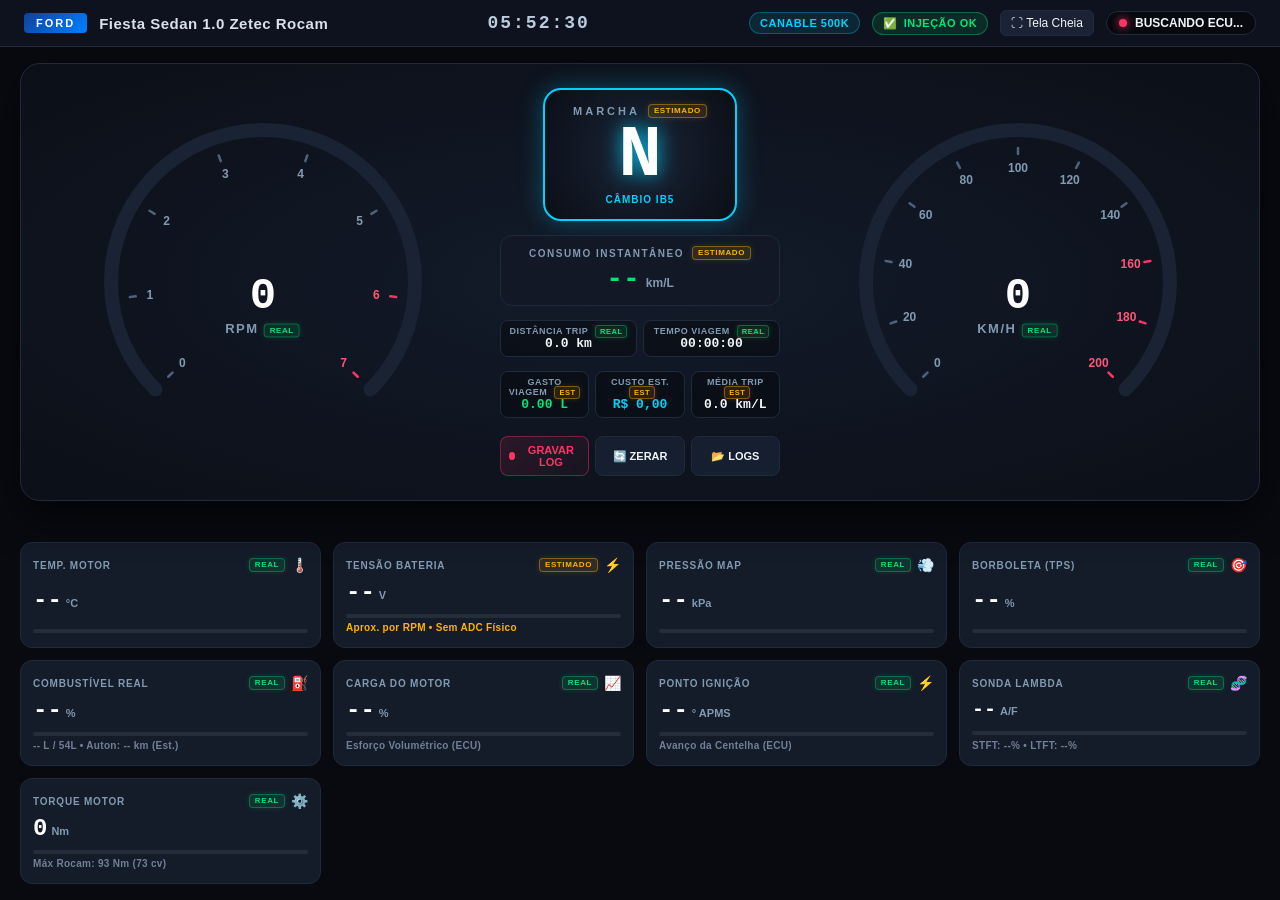
==== static/index.html @ 2d36d83e "feat: embedded serial monitor and telemetry tools" ====
<!DOCTYPE html>
<html lang="pt-BR">
<head>
  <meta charset="UTF-8">
  <meta name="viewport" content="width=device-width, initial-scale=1.0, maximum-scale=1.0, user-scalable=no">
  <title>Ford Fiesta Zetec Rocam - Painel Digital OBD-II</title>
  <link rel="stylesheet" href="/static/css/dashboard.css?v=2.3">
</head>
<body>

  <!-- Top Bar / Status do Sistema -->
  <header class="top-bar">
    <div class="brand-section">
      <span class="brand-badge">FORD</span>
      <span class="car-title">Fiesta Sedan 1.0 Zetec Rocam</span>
    </div>

    <!-- Relógio Digital Central -->
    <div id="live-clock" class="top-center-clock">--:--:--</div>

    <!-- Status da Rede CAN, Injeção e Botão Tela Cheia -->
    <div class="status-section">
      <div id="conn-info-badge" class="connection-badge">CANABLE 500K</div>
      <div id="mil-badge" class="mil-badge mil-ok" title="Diagnóstico da Injeção Eletrônica (MIL / DTCs)">
        <span id="mil-icon">✅</span>
        <span id="mil-text">INJEÇÃO OK</span>
      </div>

      <button id="btn-fullscreen" class="btn-fullscreen" title="Modo Tela Cheia (F11)">⛶ Tela Cheia</button>
      <div class="status-pill">
        <div id="status-dot" class="status-dot"></div>
        <span id="status-text">CONECTANDO...</span>
      </div>
    </div>
  </header>

  <!-- Container do Painel de Instrumentos -->
  <main class="cluster-container">

    <!-- Cockpit Principal: Tacômetro, Marcha, Consumo e Velocímetro -->
    <section class="main-cluster">
      
      <!-- Mostrador Esquerdo: Tacômetro (RPM) -->
      <div class="gauge-box">
        <canvas id="gauge-rpm-canvas" class="gauge-canvas" width="360" height="360"></canvas>
        <div class="gauge-center-text">
          <div id="val-rpm" class="gauge-val">0</div>
          <div class="gauge-unit">RPM <span class="tag-meta tag-real">REAL</span></div>
        </div>
      </div>

      <!-- Centro: Visor de Marcha + Consumo + Trip -->
      <div class="center-infocenter">
        <!-- Indicador de Marcha (Calculada pelo câmbio IB5) -->
        <div class="gear-display-box">
          <div class="gear-header-wrap">
            <span class="gear-label">MARCHA</span>
            <span class="tag-meta tag-est">ESTIMADO</span>
          </div>
          <div id="val-gear" class="gear-number">N</div>
          <span class="gear-subtext">CÂMBIO IB5</span>
        </div>

        <!-- Consumo Instantâneo em Destaque -->
        <div class="consumption-hero-box">
          <div class="hero-header-wrap">
            <span class="hero-label">Consumo Instantâneo</span>
            <span class="tag-meta tag-est">ESTIMADO</span>
          </div>
          <div class="hero-value-wrap">
            <span id="val-consumption" class="hero-value">--</span>
            <span id="unit-consumption" class="hero-unit">km/L</span>
          </div>
        </div>

        <!-- Mini Computador de Bordo (Trip) -->
        <div class="trip-summary-bar">
          <div class="trip-chip">
            <div class="trip-chip-label">Distância Trip <span class="chip-meta tag-real">REAL</span></div>
            <div id="val-trip-km" class="trip-chip-val">0.0 km</div>
          </div>
          <div class="trip-chip">
            <div class="trip-chip-label">Tempo Viagem <span class="chip-meta tag-real">REAL</span></div>
            <div id="val-trip-time" class="trip-chip-val">00:00:00</div>
          </div>
        </div>

        <!-- Linha 2: Combustível Gasto, Custo Estimado e Média -->
        <div class="trip-summary-sub">
          <div class="trip-chip" title="Total de combustível consumido nesta viagem">
            <div class="trip-chip-label">Gasto Viagem <span class="chip-meta tag-est">EST</span></div>
            <div id="val-trip-fuel" class="trip-chip-val" style="color: #00e676;">0.00 L</div>
          </div>
          <div class="trip-chip" title="Custo estimado em Reais (configurável em config.json)">
            <div class="trip-chip-label">Custo Est. <span class="chip-meta tag-est">EST</span></div>
            <div id="val-trip-cost" class="trip-chip-val" style="color: #00d2ff;">R$ 0,00</div>
          </div>
          <div class="trip-chip" title="Média de consumo da viagem">
            <div class="trip-chip-label">Média Trip <span class="chip-meta tag-est">EST</span></div>
            <div id="val-trip-avg" class="trip-chip-val">0.0 km/L</div>
          </div>
        </div>

        <!-- Barra de Ações: Gravação de Log e Reset -->
        <div class="trip-actions-bar">
          <button id="btn-toggle-log" class="btn-trip btn-record" title="Gravar telemetria contínua da viagem em arquivo CSV">
            <span id="log-dot" class="rec-dot"></span>
            <span id="btn-log-text">GRAVAR LOG</span>
          </button>
          <button id="btn-reset-trip" class="btn-trip" title="Zerar odômetro parcial e litros gastos para uma nova viagem">
            🔄 ZERAR
          </button>
          <button id="btn-open-logs" class="btn-trip" title="Ver histórico de viagens gravadas">
            📂 LOGS
          </button>
        </div>
      </div>

      <!-- Mostrador Direito: Velocímetro (km/h) -->
      <div class="gauge-box">
        <canvas id="gauge-speed-canvas" class="gauge-canvas" width="360" height="360"></canvas>
        <div class="gauge-center-text">
          <div id="val-speed" class="gauge-val">0</div>
          <div class="gauge-unit">KM/H <span class="tag-meta tag-real">REAL</span></div>
        </div>
      </div>

    </section>

    <!-- Grade de Telemetria Automotiva dos Sensores (Estilo Argon Cockpit) -->
    <section class="sensors-grid">
      
      <!-- Sensor 1: Temperatura da Água do Motor -->
      <div class="sensor-card">
        <div class="card-top">
          <span class="card-title">Temp. Motor</span>
          <div class="card-tags">
            <span class="tag-meta tag-real">REAL</span>
            <span class="card-icon">🌡️</span>
          </div>
        </div>
        <div class="card-num-box">
          <span id="val-coolant" class="card-num">--</span>
          <span class="card-unit">°C</span>
        </div>
        <div class="progress-bg">
          <div id="progress-coolant" class="progress-fill"></div>
        </div>
      </div>

      <!-- Sensor 2: Tensão da Bateria (Estimada) -->
      <div class="sensor-card">
        <div class="card-top">
          <span class="card-title">Tensão Bateria</span>
          <div class="card-tags">
            <span class="tag-meta tag-est">ESTIMADO</span>
            <span class="card-icon">⚡</span>
          </div>
        </div>
        <div class="card-num-box">
          <span id="val-battery" class="card-num">--</span>
          <span class="card-unit">V</span>
        </div>
        <div class="progress-bg">
          <div id="progress-battery" class="progress-fill"></div>
        </div>
        <div class="card-sub" style="color: #ffb300;">Aprox. por RPM • Sem ADC Físico</div>
      </div>

      <!-- Sensor 3: Pressão MAP (Carga do Motor) -->
      <div class="sensor-card">
        <div class="card-top">
          <span class="card-title">Pressão MAP</span>
          <div class="card-tags">
            <span class="tag-meta tag-real">REAL</span>
            <span class="card-icon">💨</span>
          </div>
        </div>
        <div class="card-num-box">
          <span id="val-map" class="card-num">--</span>
          <span class="card-unit">kPa</span>
        </div>
        <div class="progress-bg">
          <div id="progress-map" class="progress-fill"></div>
        </div>
      </div>

      <!-- Sensor 4: Posição da Borboleta (TPS) -->
      <div class="sensor-card">
        <div class="card-top">
          <span class="card-title">Borboleta (TPS)</span>
          <div class="card-tags">
            <span class="tag-meta tag-real">REAL</span>
            <span class="card-icon">🎯</span>
          </div>
        </div>
        <div class="card-num-box">
          <span id="val-throttle" class="card-num">--</span>
          <span class="card-unit">%</span>
        </div>
        <div class="progress-bg">
          <div id="progress-throttle" class="progress-fill"></div>
        </div>
      </div>

      <!-- Sensor 5: Nível Real do Tanque de Combustível (ID 0x430) -->
      <div class="sensor-card">
        <div class="card-top">
          <span class="card-title">Combustível Real</span>
          <div class="card-tags">
            <span class="tag-meta tag-real">REAL</span>
            <span class="card-icon">⛽</span>
          </div>
        </div>
        <div class="card-num-box">
          <span id="val-fuel" class="card-num">--</span>
          <span class="card-unit">%</span>
        </div>
        <div class="progress-bg">
          <div id="progress-fuel" class="progress-fill"></div>
        </div>
        <div id="val-fuel-sub" class="card-sub">-- L / 54L • Auton: -- km (Est.)</div>
      </div>

      <!-- Sensor 6: Carga Calculada do Motor (Load) -->
      <div class="sensor-card">
        <div class="card-top">
          <span class="card-title">Carga do Motor</span>
          <div class="card-tags">
            <span class="tag-meta tag-real">REAL</span>
            <span class="card-icon">📈</span>
          </div>
        </div>
        <div class="card-num-box">
          <span id="val-load" class="card-num">--</span>
          <span class="card-unit">%</span>
        </div>
        <div class="progress-bg">
          <div id="progress-load" class="progress-fill"></div>
        </div>
        <div class="card-sub">Esforço Volumétrico (ECU)</div>
      </div>

      <!-- Sensor 7: Ponto de Ignição / Avanço (Timing Advance) -->
      <div class="sensor-card">
        <div class="card-top">
          <span class="card-title">Ponto Ignição</span>
          <div class="card-tags">
            <span class="tag-meta tag-real">REAL</span>
            <span class="card-icon">⚡</span>
          </div>
        </div>
        <div class="card-num-box">
          <span id="val-timing" class="card-num">--</span>
          <span class="card-unit">° APMS</span>
        </div>
        <div class="progress-bg">
          <div id="progress-timing" class="progress-fill"></div>
        </div>
        <div class="card-sub">Avanço da Centelha (ECU)</div>
      </div>

      <!-- Sensor 8: Sonda Lambda & Ajustes de Combustível (STFT/LTFT) -->
      <div class="sensor-card">
        <div class="card-top">
          <span class="card-title">Sonda Lambda</span>
          <div class="card-tags">
            <span class="tag-meta tag-real">REAL</span>
            <span class="card-icon">🧬</span>
          </div>
        </div>
        <div class="card-num-box">
          <span id="val-trim-status" class="card-num" style="font-size: 20px;">--</span>
          <span class="card-unit">A/F</span>
        </div>
        <div class="progress-bg">
          <div id="progress-trim" class="progress-fill"></div>
        </div>
        <div id="val-trim-sub" class="card-sub">STFT: --% • LTFT: --%</div>
      </div>

      <!-- Sensor 9: Torque Instantâneo do Motor (ID 0x422) -->
      <div class="sensor-card">
        <div class="card-top">
          <span class="card-title">Torque Motor</span>
          <div class="card-tags">
            <span class="tag-meta tag-real">REAL</span>
            <span class="card-icon">⚙️</span>
          </div>
        </div>
        <div class="card-num-box">
          <span id="val-torque" class="card-num">0</span>
          <span class="card-unit">Nm</span>
        </div>
        <div class="progress-bg">
          <div id="progress-torque" class="progress-fill" style="width: 0%;"></div>
        </div>
        <div id="val-torque-sub" class="card-sub">Máx Rocam: 93 Nm (73 cv)</div>
      </div>

    </section>

  </main>

  <!-- Modal de Resumo da Viagem (Ao finalizar o log) -->
  <div id="modal-summary" class="modal-overlay">
    <div class="modal-card">
      <div class="modal-header">
        <span class="modal-title">🏁 Resumo da Viagem Concluída</span>
        <button id="btn-close-summary" class="modal-close-btn">&times;</button>
      </div>
      <div class="trip-stats-grid">
        <div class="stat-item">
          <div class="stat-label">Distância Percorrida</div>
          <div id="summary-distance" class="stat-val">0.0 km</div>
        </div>
        <div class="stat-item">
          <div class="stat-label">Combustível Gasto</div>
          <div id="summary-fuel" class="stat-val" style="color: #00e676;">0.00 L</div>
        </div>
        <div class="stat-item">
          <div class="stat-label">Custo Estimado</div>
          <div id="summary-cost" class="stat-val" style="color: #00d2ff;">R$ 0,00</div>
        </div>
        <div class="stat-item">
          <div class="stat-label">Média da Viagem</div>
          <div id="summary-avg-kml" class="stat-val">0.0 km/L</div>
        </div>
        <div class="stat-item">
          <div class="stat-label">Duração da Viagem</div>
          <div id="summary-duration" class="stat-val">00:00:00</div>
        </div>
        <div class="stat-item">
          <div class="stat-label">Velocidade Média / Máx</div>
          <div id="summary-speed" class="stat-val">0 / 0 km/h</div>
        </div>
      </div>
      <div class="modal-actions">
        <button id="btn-download-current-log" class="btn-modal btn-modal-primary">📥 Baixar Arquivo CSV</button>
        <button id="btn-dismiss-summary" class="btn-modal btn-modal-secondary">Fechar</button>
      </div>
    </div>
  </div>

  <!-- Modal de Gerenciamento de Logs Salvos -->
  <div id="modal-logs-list" class="modal-overlay">
    <div class="modal-card">
      <div class="modal-header">
        <span class="modal-title">📂 Histórico de Viagens Gravadas</span>
        <button id="btn-close-logs-list" class="modal-close-btn">&times;</button>
      </div>
      <div id="logs-container" style="max-height: 280px; overflow-y: auto; margin-bottom: 16px;">
        <!-- Lista dinâmica gerada por JS -->
      </div>
      <div class="modal-actions">
        <button id="btn-dismiss-logs-list" class="btn-modal btn-modal-secondary">Fechar</button>
      </div>
    </div>
  </div>

  <script src="/static/js/gauge.js?v=2.3"></script>
  <script src="/static/js/app.js?v=2.3"></script>
</body>
</html>
---- static/css/dashboard.css ----
:root {
  --bg-primary: #080a10;
  --bg-surface: #0f1420;
  --bg-card: #141b29;
  --accent-cyan: #00d2ff;
  --accent-blue: #2575fc;
  --accent-red: #ff3366;
  --accent-orange: #ff9900;
  --accent-green: #00e676;
  --text-main: #f0f4f8;
  --text-muted: #829ab1;
  --border-color: #1f2a3f;
}

* {
  margin: 0;
  padding: 0;
  box-sizing: border-box;
}

body {
  font-family: 'Segoe UI', -apple-system, BlinkMacSystemFont, Roboto, sans-serif;
  background-color: var(--bg-primary);
  color: var(--text-main);
  min-height: 100vh;
  display: flex;
  flex-direction: column;
  overflow-x: hidden;
  user-select: none;
}

/* Header & Status Bar */
.top-bar {
  display: flex;
  justify-content: space-between;
  align-items: center;
  padding: 10px 24px;
  background-color: rgba(15, 20, 32, 0.95);
  backdrop-filter: blur(10px);
  border-bottom: 1px solid var(--border-color);
  z-index: 100;
}

.brand-section {
  display: flex;
  align-items: center;
  gap: 12px;
}

.brand-badge {
  background: linear-gradient(135deg, #10419c, #0080ff);
  color: #fff;
  font-weight: 900;
  font-size: 11px;
  letter-spacing: 2px;
  padding: 4px 12px;
  border-radius: 4px;
  text-transform: uppercase;
}

.car-title {
  font-size: 15px;
  font-weight: 600;
  letter-spacing: 0.5px;
  color: #d9e2ec;
}

.top-center-clock {
  font-family: 'Courier New', Courier, monospace;
  font-size: 18px;
  font-weight: 700;
  color: #bcccdc;
  letter-spacing: 2px;
}

.status-section {
  display: flex;
  align-items: center;
  gap: 12px;
}

.mil-badge {
  display: flex;
  align-items: center;
  gap: 6px;
  font-size: 11px;
  font-weight: 700;
  padding: 4px 10px;
  border-radius: 12px;
  text-transform: uppercase;
  letter-spacing: 0.5px;
  transition: all 0.3s ease;
}

.mil-ok {
  color: #00e676;
  background-color: rgba(0, 230, 118, 0.12);
  border: 1px solid rgba(0, 230, 118, 0.35);
}

.ac-badge {
  display: flex;
  align-items: center;
  gap: 6px;
  font-size: 11px;
  font-weight: 700;
  padding: 4px 10px;
  border-radius: 12px;
  text-transform: uppercase;
  letter-spacing: 0.5px;
  transition: all 0.3s ease;
}

.ac-on {
  color: #00d2ff;
  background-color: rgba(0, 210, 255, 0.15);
  border: 1px solid rgba(0, 210, 255, 0.45);
  box-shadow: 0 0 10px rgba(0, 210, 255, 0.25);
  animation: pulse-ac 2s infinite ease-in-out;
}

.ac-off {
  color: #627d98;
  background-color: rgba(98, 125, 152, 0.12);
  border: 1px solid rgba(98, 125, 152, 0.25);
}

@keyframes pulse-ac {
  0%, 100% { opacity: 1; }
  50% { opacity: 0.75; }
}

.mil-alert {
  color: #ff9900;
  background-color: rgba(255, 153, 0, 0.2);
  border: 1px solid rgba(255, 153, 0, 0.6);
  animation: pulse-mil 1.5s infinite;
}

@keyframes pulse-mil {
  0% { box-shadow: 0 0 4px rgba(255, 153, 0, 0.4); }
  50% { box-shadow: 0 0 14px rgba(255, 153, 0, 0.9); }
  100% { box-shadow: 0 0 4px rgba(255, 153, 0, 0.4); }
}

.connection-badge {
  font-size: 11px;
  font-weight: 600;
  color: var(--accent-cyan);
  background-color: rgba(0, 210, 255, 0.1);
  border: 1px solid rgba(0, 210, 255, 0.3);
  padding: 4px 10px;
  border-radius: 12px;
  text-transform: uppercase;
  letter-spacing: 0.5px;
}

.btn-fullscreen {
  background-color: #1a2233;
  color: var(--text-main);
  border: 1px solid var(--border-color);
  padding: 5px 10px;
  border-radius: 6px;
  font-size: 12px;
  cursor: pointer;
  transition: all 0.2s ease;
}

.btn-fullscreen:hover {
  background-color: var(--accent-blue);
  color: #fff;
}

.status-pill {
  display: flex;
  align-items: center;
  gap: 8px;
  font-size: 12px;
  font-weight: 600;
  padding: 4px 12px;
  border-radius: 20px;
  background-color: rgba(0, 0, 0, 0.5);
  border: 1px solid var(--border-color);
}

.status-dot {
  width: 8px;
  height: 8px;
  border-radius: 50%;
  background-color: #ff3366;
  box-shadow: 0 0 8px #ff3366;
  transition: all 0.3s ease;
}

.status-dot.online {
  background-color: var(--accent-green);
  box-shadow: 0 0 10px var(--accent-green);
}

.status-dot.waiting {
  background-color: #ffb300;
  box-shadow: 0 0 10px #ffb300;
}

.status-dot.demo {
  background-color: #00d2ff;
  box-shadow: 0 0 10px #00d2ff;
}

.status-dot.offline {
  background-color: #ff3366;
  box-shadow: 0 0 8px #ff3366;
}

.stale-indicator {
  opacity: 0.45 !important;
  transition: opacity 0.3s ease;
}

/* Container do Painel */
.cluster-container {
  flex: 1;
  max-width: 1400px;
  width: 100%;
  margin: 0 auto;
  padding: 16px 20px;
  display: flex;
  flex-direction: column;
  gap: 16px;
  justify-content: space-between;
}

/* Cockpit Principal (Instrument Cluster) */
.main-cluster {
  display: grid;
  grid-template-columns: 1fr 280px 1fr;
  align-items: center;
  gap: 20px;
  background: radial-gradient(ellipse at center, #131b2a 0%, #0b0f17 100%);
  border: 1px solid var(--border-color);
  border-radius: 20px;
  padding: 24px;
  box-shadow: 0 16px 40px rgba(0, 0, 0, 0.6);
  position: relative;
}

.gauge-box {
  display: flex;
  flex-direction: column;
  align-items: center;
  justify-content: center;
  position: relative;
}

.gauge-canvas {
  width: 100%;
  max-width: 360px;
  height: auto;
  aspect-ratio: 1 / 1;
}

.gauge-center-text {
  position: absolute;
  top: 56%;
  left: 50%;
  transform: translate(-50%, -50%);
  text-align: center;
  pointer-events: none;
}

.gauge-val {
  font-family: 'Courier New', Courier, monospace, sans-serif;
  font-size: 44px;
  font-weight: 800;
  color: #fff;
  letter-spacing: -1px;
}

.gauge-unit {
  font-size: 13px;
  font-weight: 700;
  color: var(--text-muted);
  text-transform: uppercase;
  letter-spacing: 1.5px;
}

/* Centro do Painel: Marcha + Computador de Bordo */
.center-infocenter {
  display: flex;
  flex-direction: column;
  align-items: center;
  gap: 14px;
  z-index: 10;
}

/* Display da Marcha Estilo Motorsport */
.gear-display-box {
  display: flex;
  flex-direction: column;
  align-items: center;
  justify-content: center;
  padding: 14px 28px;
  background: radial-gradient(circle, #1a2436 0%, #0a0e16 100%);
  border: 2px solid var(--accent-cyan);
  border-radius: 18px;
  box-shadow: 0 0 25px rgba(0, 210, 255, 0.3);
  min-width: 130px;
}

.gear-label {
  font-size: 11px;
  font-weight: 800;
  letter-spacing: 3px;
  color: var(--text-muted);
  text-transform: uppercase;
}

.gear-number {
  font-family: 'Courier New', Courier, monospace;
  font-size: 72px;
  font-weight: 900;
  color: #ffffff;
  text-shadow: 0 0 20px rgba(0, 210, 255, 0.9);
  line-height: 1;
  margin: 2px 0;
}

.gear-subtext {
  font-size: 10px;
  font-weight: 700;
  color: var(--accent-cyan);
  letter-spacing: 1px;
}

/* Card Central de Consumo Instantâneo */
.consumption-hero-box {
  background-color: rgba(18, 24, 38, 0.85);
  border: 1px solid var(--border-color);
  border-radius: 12px;
  padding: 10px 16px;
  width: 100%;
  display: flex;
  flex-direction: column;
  align-items: center;
  gap: 4px;
}

.hero-label {
  font-size: 10px;
  font-weight: 700;
  letter-spacing: 1.5px;
  color: var(--text-muted);
  text-transform: uppercase;
}

.hero-value-wrap {
  display: flex;
  align-items: baseline;
  gap: 6px;
}

.hero-value {
  font-family: 'Courier New', Courier, monospace;
  font-size: 28px;
  font-weight: 800;
  color: #00e676;
}

.hero-unit {
  font-size: 12px;
  font-weight: 700;
  color: var(--text-muted);
}

/* Trip Computer Bar */
.trip-summary-bar {
  display: grid;
  grid-template-columns: repeat(2, 1fr);
  gap: 6px;
  width: 100%;
}

.trip-summary-sub {
  display: grid;
  grid-template-columns: repeat(3, 1fr);
  gap: 6px;
  width: 100%;
}

.trip-chip {
  background-color: rgba(0, 0, 0, 0.35);
  border: 1px solid var(--border-color);
  border-radius: 8px;
  padding: 5px 6px;
  text-align: center;
}

.trip-chip-label {
  font-size: 9px;
  color: var(--text-muted);
  font-weight: 700;
  text-transform: uppercase;
  letter-spacing: 0.5px;
}

.trip-chip-val {
  font-family: 'Courier New', Courier, monospace;
  font-size: 13px;
  font-weight: 700;
  color: #f0f4f8;
}

/* Barra de Ações de Viagem & Gravação de Log */
.trip-actions-bar {
  display: flex;
  gap: 6px;
  width: 100%;
  margin-top: 4px;
}

.btn-trip {
  flex: 1;
  display: flex;
  align-items: center;
  justify-content: center;
  gap: 6px;
  padding: 7px 8px;
  border-radius: 8px;
  font-size: 11px;
  font-weight: 700;
  cursor: pointer;
  border: 1px solid var(--border-color);
  background-color: #161f30;
  color: var(--text-main);
  transition: all 0.2s ease;
  user-select: none;
}

.btn-trip:hover {
  background-color: #1f2a3f;
  border-color: var(--accent-cyan);
}

.btn-record {
  background: linear-gradient(135deg, rgba(255, 51, 102, 0.12), rgba(255, 51, 102, 0.04));
  border-color: rgba(255, 51, 102, 0.4);
  color: #ff3366;
}

.btn-record.recording {
  background: linear-gradient(135deg, #ff3366, #ff0033);
  color: #ffffff;
  border-color: #ff3366;
  animation: recPulse 1.2s infinite alternate;
}

.rec-dot {
  width: 8px;
  height: 8px;
  border-radius: 50%;
  background-color: #ff3366;
  display: inline-block;
}

.btn-record.recording .rec-dot {
  background-color: #ffffff;
  box-shadow: 0 0 8px #ffffff;
}

@keyframes recPulse {
  0% { box-shadow: 0 0 4px rgba(255, 51, 102, 0.5); }
  100% { box-shadow: 0 0 16px rgba(255, 51, 102, 0.9); }
}

/* Modais de Resumo e Logs */
.modal-overlay {
  position: fixed;
  top: 0;
  left: 0;
  width: 100vw;
  height: 100vh;
  background: rgba(0, 0, 0, 0.8);
  backdrop-filter: blur(8px);
  display: none;
  align-items: center;
  justify-content: center;
  z-index: 1000;
}

.modal-overlay.active {
  display: flex;
}

.modal-card {
  background: #111827;
  border: 1px solid var(--border-color);
  border-radius: 16px;
  padding: 24px;
  max-width: 520px;
  width: 92%;
  box-shadow: 0 15px 50px rgba(0, 0, 0, 0.9);
  color: #f0f4f8;
}

.modal-header {
  display: flex;
  justify-content: space-between;
  align-items: center;
  border-bottom: 1px solid var(--border-color);
  padding-bottom: 12px;
  margin-bottom: 16px;
}

.modal-title {
  font-size: 16px;
  font-weight: 800;
  letter-spacing: 0.5px;
  color: #00d2ff;
}

.modal-close-btn {
  background: none;
  border: none;
  color: #94a3b8;
  font-size: 20px;
  cursor: pointer;
}

.modal-close-btn:hover {
  color: #fff;
}

.trip-stats-grid {
  display: grid;
  grid-template-columns: 1fr 1fr;
  gap: 12px;
  margin-bottom: 20px;
}

.stat-item {
  background: rgba(0, 0, 0, 0.4);
  border: 1px solid rgba(255, 255, 255, 0.08);
  border-radius: 10px;
  padding: 10px 12px;
}

.stat-label {
  font-size: 11px;
  color: var(--text-muted);
  text-transform: uppercase;
  font-weight: 600;
}

.stat-val {
  font-size: 18px;
  font-weight: 800;
  font-family: 'Courier New', Courier, monospace;
  color: #f0f4f8;
  margin-top: 2px;
}

.modal-actions {
  display: flex;
  gap: 10px;
  justify-content: flex-end;
}

.btn-modal {
  padding: 8px 16px;
  border-radius: 8px;
  font-size: 12px;
  font-weight: 700;
  cursor: pointer;
  border: 1px solid var(--border-color);
}

.btn-modal-primary {
  background: linear-gradient(135deg, var(--accent-blue), var(--accent-cyan));
  color: #fff;
  border: none;
}

.btn-modal-secondary {
  background: #1f2937;
  color: #cbd5e1;
}

/* Grid de Sensores de Telemetria (Argon Dark Cockpit) */
.sensors-grid {
  display: grid;
  grid-template-columns: repeat(4, 1fr);
  gap: 12px;
}

.sensor-card {
  background-color: var(--bg-card);
  border: 1px solid var(--border-color);
  border-radius: 12px;
  padding: 14px 12px;
  display: flex;
  flex-direction: column;
  justify-content: space-between;
  transition: transform 0.15s ease, border-color 0.15s ease;
}

.sensor-card:hover {
  transform: translateY(-2px);
  border-color: rgba(0, 210, 255, 0.4);
}

.card-top {
  display: flex;
  justify-content: space-between;
  align-items: center;
  margin-bottom: 6px;
}

.card-tags {
  display: flex;
  align-items: center;
  gap: 6px;
}

.gear-header-wrap,
.hero-header-wrap {
  display: flex;
  align-items: center;
  gap: 8px;
}

.tag-meta {
  font-size: 8px;
  font-weight: 800;
  letter-spacing: 0.6px;
  text-transform: uppercase;
  padding: 2px 5px;
  border-radius: 4px;
  line-height: 1;
  display: inline-block;
  user-select: none;
}

.tag-real {
  color: #00e676;
  background: rgba(0, 230, 118, 0.12);
  border: 1px solid rgba(0, 230, 118, 0.35);
  box-shadow: 0 0 6px rgba(0, 230, 118, 0.15);
}

.tag-est {
  color: #ffb300;
  background: rgba(255, 179, 0, 0.12);
  border: 1px solid rgba(255, 179, 0, 0.40);
  box-shadow: 0 0 6px rgba(255, 179, 0, 0.15);
}

.chip-meta {
  font-size: 7.5px;
  font-weight: 800;
  letter-spacing: 0.5px;
  text-transform: uppercase;
  padding: 1px 4px;
  border-radius: 3px;
  margin-left: 4px;
  vertical-align: middle;
}

.card-title {
  font-size: 10px;
  font-weight: 700;
  text-transform: uppercase;
  color: var(--text-muted);
  letter-spacing: 0.8px;
}

.card-icon {
  font-size: 14px;
}

.card-num-box {
  display: flex;
  align-items: baseline;
  gap: 4px;
}

.card-num {
  font-size: 24px;
  font-weight: 800;
  color: #ffffff;
  font-family: 'Courier New', Courier, monospace;
}

.card-unit {
  font-size: 11px;
  font-weight: 600;
  color: var(--text-muted);
}

.card-sub {
  font-size: 10px;
  font-weight: 600;
  color: #718096;
  margin-top: 4px;
  letter-spacing: 0.3px;
}

.progress-bg {
  width: 100%;
  height: 4px;
  background-color: rgba(255, 255, 255, 0.08);
  border-radius: 2px;
  margin-top: 8px;
  overflow: hidden;
}

.progress-fill {
  height: 100%;
  width: 0%;
  border-radius: 2px;
  background: linear-gradient(90deg, var(--accent-blue), var(--accent-cyan));
  transition: width 0.2s ease;
}

/* Alertas de Temperatura do Zetec Rocam */
.temp-ok { color: var(--accent-green) !important; }
.temp-warm { color: var(--accent-orange) !important; }
.temp-crit { 
  color: var(--accent-red) !important; 
  animation: blinkAlert 0.8s infinite alternate;
}

@keyframes blinkAlert {
  0% { opacity: 1; }
  100% { opacity: 0.3; }
}

/* Responsividade para Tablets / Telas de TV Box / Displays Automotivos */
@media (max-width: 1024px) {
  .sensors-grid {
    grid-template-columns: repeat(3, 1fr);
  }
  .gauge-val {
    font-size: 38px;
  }
}

@media (max-width: 768px) {
  .main-cluster {
    grid-template-columns: 1fr;
    gap: 16px;
    padding: 16px;
  }
  .center-infocenter {
    order: -1;
  }
  .sensors-grid {
    grid-template-columns: repeat(2, 1fr);
  }
}
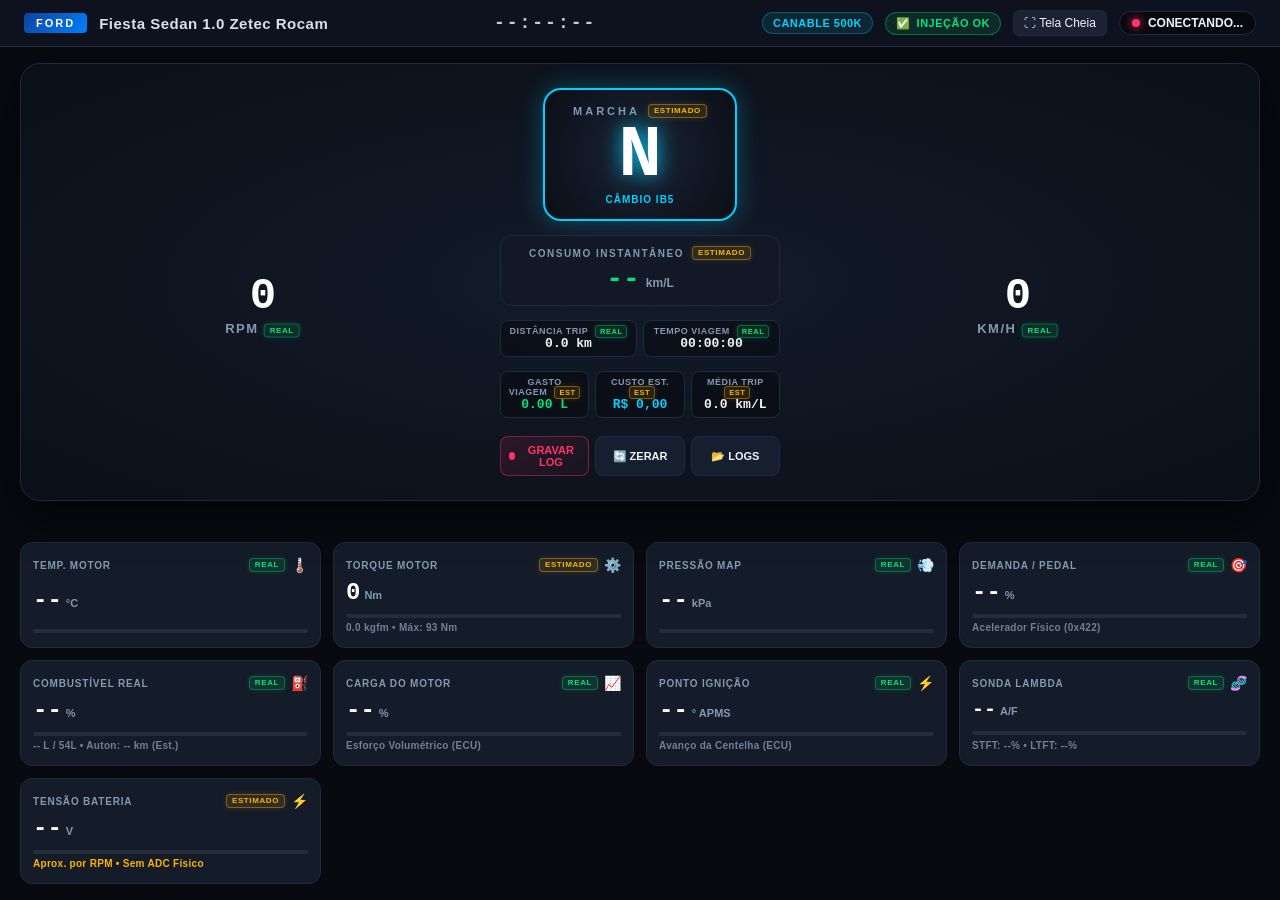
==== commit 4448303a: "feat(mobile): release v2.3 with foreground service, GPS map, compact cluster and 5 themes" ====
--- a/static/index.html
+++ b/static/index.html
@@ -148,7 +148,139 @@
         </div>
       </div>
 
-      <!-- Sensor 2: Tensão da Bateria (Estimada) -->
+      <!-- Sensor 2: Torque Estimado do Motor (ID 0x422) -->
+      <div class="sensor-card">
+        <div class="card-top">
+          <span class="card-title">Torque Motor</span>
+          <div class="card-tags">
+            <span class="tag-meta tag-est">ESTIMADO</span>
+            <span class="card-icon">⚙️</span>
+          </div>
+        </div>
+        <div class="card-num-box">
+          <span id="val-torque" class="card-num">0</span>
+          <span class="card-unit">Nm</span>
+        </div>
+        <div class="progress-bg">
+          <div id="progress-torque" class="progress-fill" style="width: 0%;"></div>
+        </div>
+        <div id="val-torque-sub" class="card-sub">0.0 kgfm • Máx: 93 Nm</div>
+      </div>
+
+      <!-- Sensor 3: Pressão MAP (Carga do Motor) -->
+      <div class="sensor-card">
+        <div class="card-top">
+          <span class="card-title">Pressão MAP</span>
+          <div class="card-tags">
+            <span class="tag-meta tag-real">REAL</span>
+            <span class="card-icon">💨</span>
+          </div>
+        </div>
+        <div class="card-num-box">
+          <span id="val-map" class="card-num">--</span>
+          <span class="card-unit">kPa</span>
+        </div>
+        <div class="progress-bg">
+          <div id="progress-map" class="progress-fill"></div>
+        </div>
+      </div>
+
+      <!-- Sensor 4: Demanda do Motorista / Pedal (TPS) -->
+      <div class="sensor-card">
+        <div class="card-top">
+          <span class="card-title">Demanda / Pedal</span>
+          <div class="card-tags">
+            <span class="tag-meta tag-real">REAL</span>
+            <span class="card-icon">🎯</span>
+          </div>
+        </div>
+        <div class="card-num-box">
+          <span id="val-throttle" class="card-num">--</span>
+          <span class="card-unit">%</span>
+        </div>
+        <div class="progress-bg">
+          <div id="progress-throttle" class="progress-fill"></div>
+        </div>
+        <div class="card-sub">Acelerador Físico (0x422)</div>
+      </div>
+
+      <!-- Sensor 5: Nível Real do Tanque de Combustível (ID 0x430) -->
+      <div class="sensor-card">
+        <div class="card-top">
+          <span class="card-title">Combustível Real</span>
+          <div class="card-tags">
+            <span class="tag-meta tag-real">REAL</span>
+            <span class="card-icon">⛽</span>
+          </div>
+        </div>
+        <div class="card-num-box">
+          <span id="val-fuel" class="card-num">--</span>
+          <span class="card-unit">%</span>
+        </div>
+        <div class="progress-bg">
+          <div id="progress-fuel" class="progress-fill"></div>
+        </div>
+        <div id="val-fuel-sub" class="card-sub">-- L / 54L • Auton: -- km (Est.)</div>
+      </div>
+
+      <!-- Sensor 6: Carga Calculada do Motor (Load) -->
+      <div class="sensor-card">
+        <div class="card-top">
+          <span class="card-title">Carga do Motor</span>
+          <div class="card-tags">
+            <span class="tag-meta tag-real">REAL</span>
+            <span class="card-icon">📈</span>
+          </div>
+        </div>
+        <div class="card-num-box">
+          <span id="val-load" class="card-num">--</span>
+          <span class="card-unit">%</span>
+        </div>
+        <div class="progress-bg">
+          <div id="progress-load" class="progress-fill"></div>
+        </div>
+        <div class="card-sub">Esforço Volumétrico (ECU)</div>
+      </div>
+
+      <!-- Sensor 7: Ponto de Ignição / Avanço (Timing Advance) -->
+      <div class="sensor-card">
+        <div class="card-top">
+          <span class="card-title">Ponto Ignição</span>
+          <div class="card-tags">
+            <span class="tag-meta tag-real">REAL</span>
+            <span class="card-icon">⚡</span>
+          </div>
+        </div>
+        <div class="card-num-box">
+          <span id="val-timing" class="card-num">--</span>
+          <span class="card-unit">° APMS</span>
+        </div>
+        <div class="progress-bg">
+          <div id="progress-timing" class="progress-fill"></div>
+        </div>
+        <div class="card-sub">Avanço da Centelha (ECU)</div>
+      </div>
+
+      <!-- Sensor 8: Sonda Lambda & Ajustes de Combustível (STFT/LTFT) -->
+      <div class="sensor-card">
+        <div class="card-top">
+          <span class="card-title">Sonda Lambda</span>
+          <div class="card-tags">
+            <span class="tag-meta tag-real">REAL</span>
+            <span class="card-icon">🧬</span>
+          </div>
+        </div>
+        <div class="card-num-box">
+          <span id="val-trim-status" class="card-num" style="font-size: 20px;">--</span>
+          <span class="card-unit">A/F</span>
+        </div>
+        <div class="progress-bg">
+          <div id="progress-trim" class="progress-fill"></div>
+        </div>
+        <div id="val-trim-sub" class="card-sub">STFT: --% • LTFT: --%</div>
+      </div>
+
+      <!-- Sensor 9: Tensão da Bateria (Estimada) -->
       <div class="sensor-card">
         <div class="card-top">
           <span class="card-title">Tensão Bateria</span>
@@ -165,137 +297,6 @@
           <div id="progress-battery" class="progress-fill"></div>
         </div>
         <div class="card-sub" style="color: #ffb300;">Aprox. por RPM • Sem ADC Físico</div>
-      </div>
-
-      <!-- Sensor 3: Pressão MAP (Carga do Motor) -->
-      <div class="sensor-card">
-        <div class="card-top">
-          <span class="card-title">Pressão MAP</span>
-          <div class="card-tags">
-            <span class="tag-meta tag-real">REAL</span>
-            <span class="card-icon">💨</span>
-          </div>
-        </div>
-        <div class="card-num-box">
-          <span id="val-map" class="card-num">--</span>
-          <span class="card-unit">kPa</span>
-        </div>
-        <div class="progress-bg">
-          <div id="progress-map" class="progress-fill"></div>
-        </div>
-      </div>
-
-      <!-- Sensor 4: Posição da Borboleta (TPS) -->
-      <div class="sensor-card">
-        <div class="card-top">
-          <span class="card-title">Borboleta (TPS)</span>
-          <div class="card-tags">
-            <span class="tag-meta tag-real">REAL</span>
-            <span class="card-icon">🎯</span>
-          </div>
-        </div>
-        <div class="card-num-box">
-          <span id="val-throttle" class="card-num">--</span>
-          <span class="card-unit">%</span>
-        </div>
-        <div class="progress-bg">
-          <div id="progress-throttle" class="progress-fill"></div>
-        </div>
-      </div>
-
-      <!-- Sensor 5: Nível Real do Tanque de Combustível (ID 0x430) -->
-      <div class="sensor-card">
-        <div class="card-top">
-          <span class="card-title">Combustível Real</span>
-          <div class="card-tags">
-            <span class="tag-meta tag-real">REAL</span>
-            <span class="card-icon">⛽</span>
-          </div>
-        </div>
-        <div class="card-num-box">
-          <span id="val-fuel" class="card-num">--</span>
-          <span class="card-unit">%</span>
-        </div>
-        <div class="progress-bg">
-          <div id="progress-fuel" class="progress-fill"></div>
-        </div>
-        <div id="val-fuel-sub" class="card-sub">-- L / 54L • Auton: -- km (Est.)</div>
-      </div>
-
-      <!-- Sensor 6: Carga Calculada do Motor (Load) -->
-      <div class="sensor-card">
-        <div class="card-top">
-          <span class="card-title">Carga do Motor</span>
-          <div class="card-tags">
-            <span class="tag-meta tag-real">REAL</span>
-            <span class="card-icon">📈</span>
-          </div>
-        </div>
-        <div class="card-num-box">
-          <span id="val-load" class="card-num">--</span>
-          <span class="card-unit">%</span>
-        </div>
-        <div class="progress-bg">
-          <div id="progress-load" class="progress-fill"></div>
-        </div>
-        <div class="card-sub">Esforço Volumétrico (ECU)</div>
-      </div>
-
-      <!-- Sensor 7: Ponto de Ignição / Avanço (Timing Advance) -->
-      <div class="sensor-card">
-        <div class="card-top">
-          <span class="card-title">Ponto Ignição</span>
-          <div class="card-tags">
-            <span class="tag-meta tag-real">REAL</span>
-            <span class="card-icon">⚡</span>
-          </div>
-        </div>
-        <div class="card-num-box">
-          <span id="val-timing" class="card-num">--</span>
-          <span class="card-unit">° APMS</span>
-        </div>
-        <div class="progress-bg">
-          <div id="progress-timing" class="progress-fill"></div>
-        </div>
-        <div class="card-sub">Avanço da Centelha (ECU)</div>
-      </div>
-
-      <!-- Sensor 8: Sonda Lambda & Ajustes de Combustível (STFT/LTFT) -->
-      <div class="sensor-card">
-        <div class="card-top">
-          <span class="card-title">Sonda Lambda</span>
-          <div class="card-tags">
-            <span class="tag-meta tag-real">REAL</span>
-            <span class="card-icon">🧬</span>
-          </div>
-        </div>
-        <div class="card-num-box">
-          <span id="val-trim-status" class="card-num" style="font-size: 20px;">--</span>
-          <span class="card-unit">A/F</span>
-        </div>
-        <div class="progress-bg">
-          <div id="progress-trim" class="progress-fill"></div>
-        </div>
-        <div id="val-trim-sub" class="card-sub">STFT: --% • LTFT: --%</div>
-      </div>
-
-      <!-- Sensor 9: Torque Instantâneo do Motor (ID 0x422) -->
-      <div class="sensor-card">
-        <div class="card-top">
-          <span class="card-title">Torque Motor</span>
-          <div class="card-tags">
-            <span class="tag-meta tag-real">REAL</span>
-            <span class="card-icon">⚙️</span>
-          </div>
-        </div>
-        <div class="card-num-box">
-          <span id="val-torque" class="card-num">0</span>
-          <span class="card-unit">Nm</span>
-        </div>
-        <div class="progress-bg">
-          <div id="progress-torque" class="progress-fill" style="width: 0%;"></div>
-        </div>
-        <div id="val-torque-sub" class="card-sub">Máx Rocam: 93 Nm (73 cv)</div>
       </div>
 
     </section>
